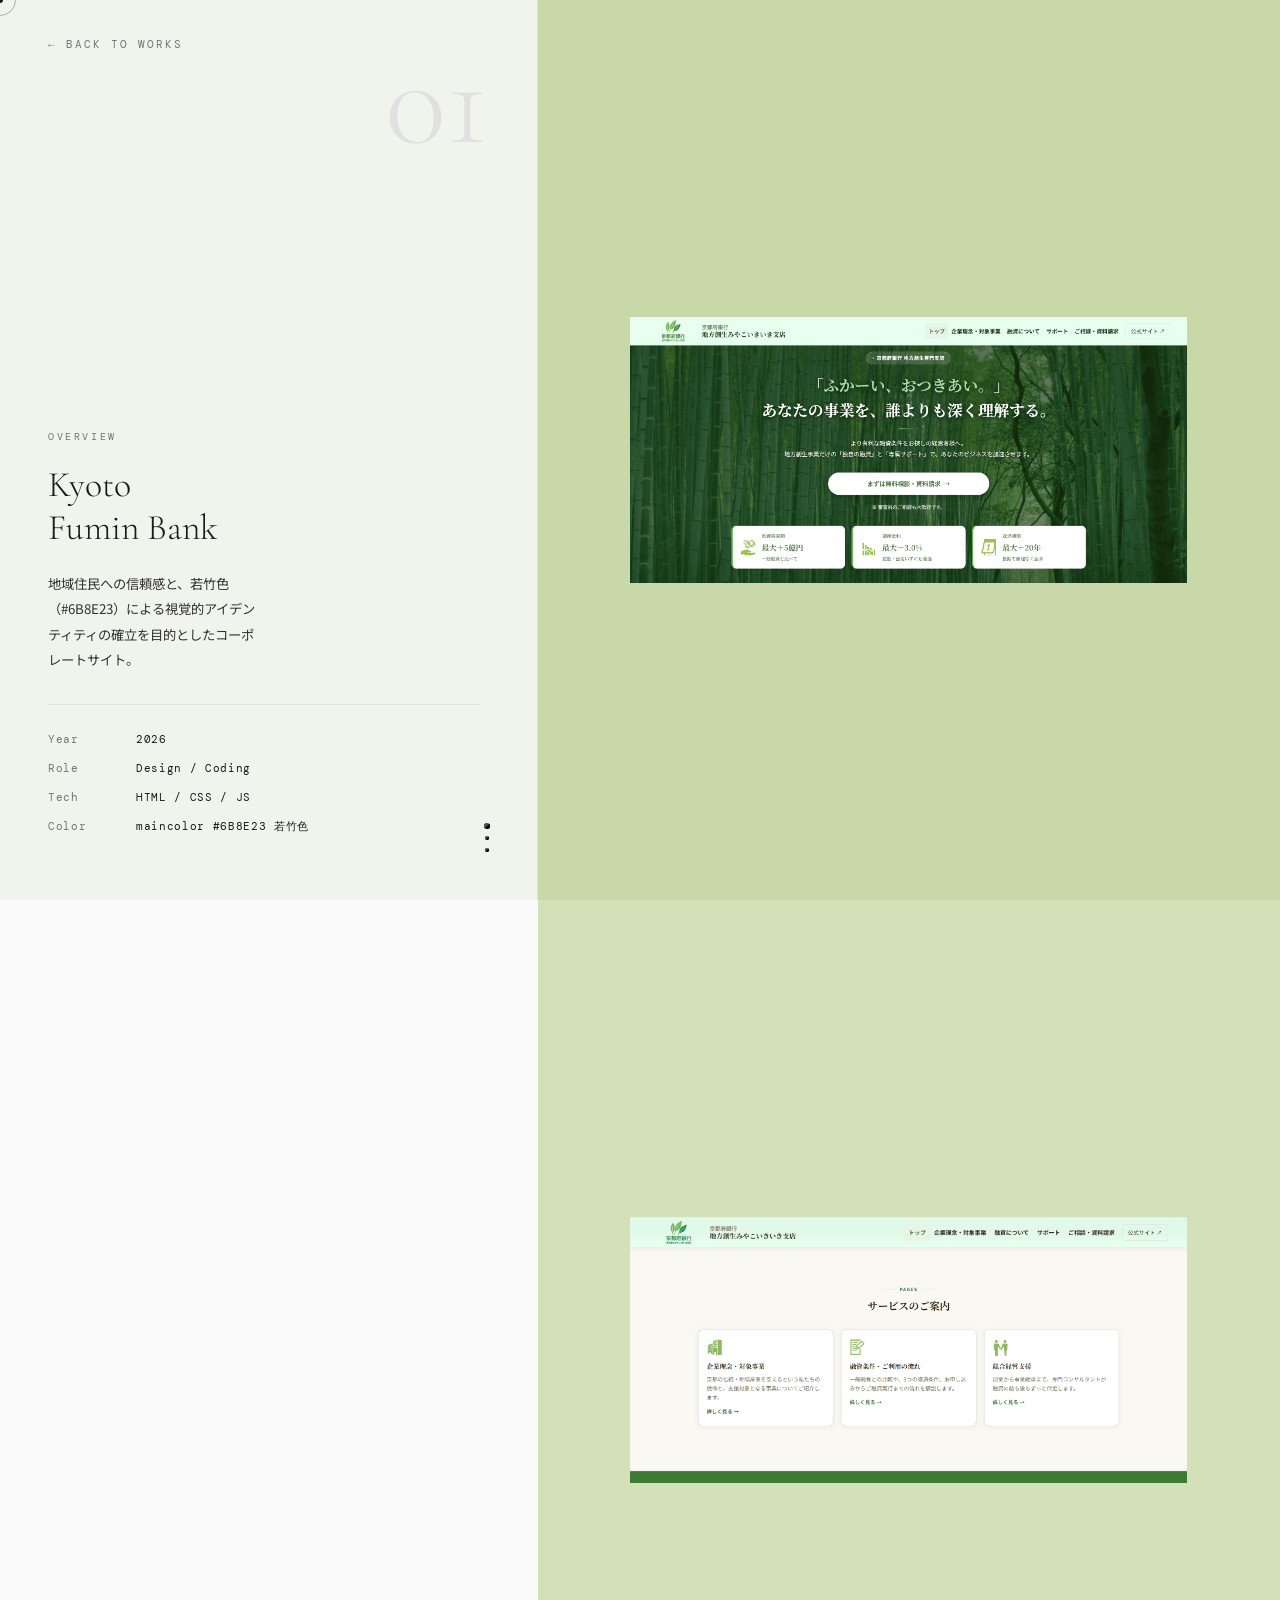
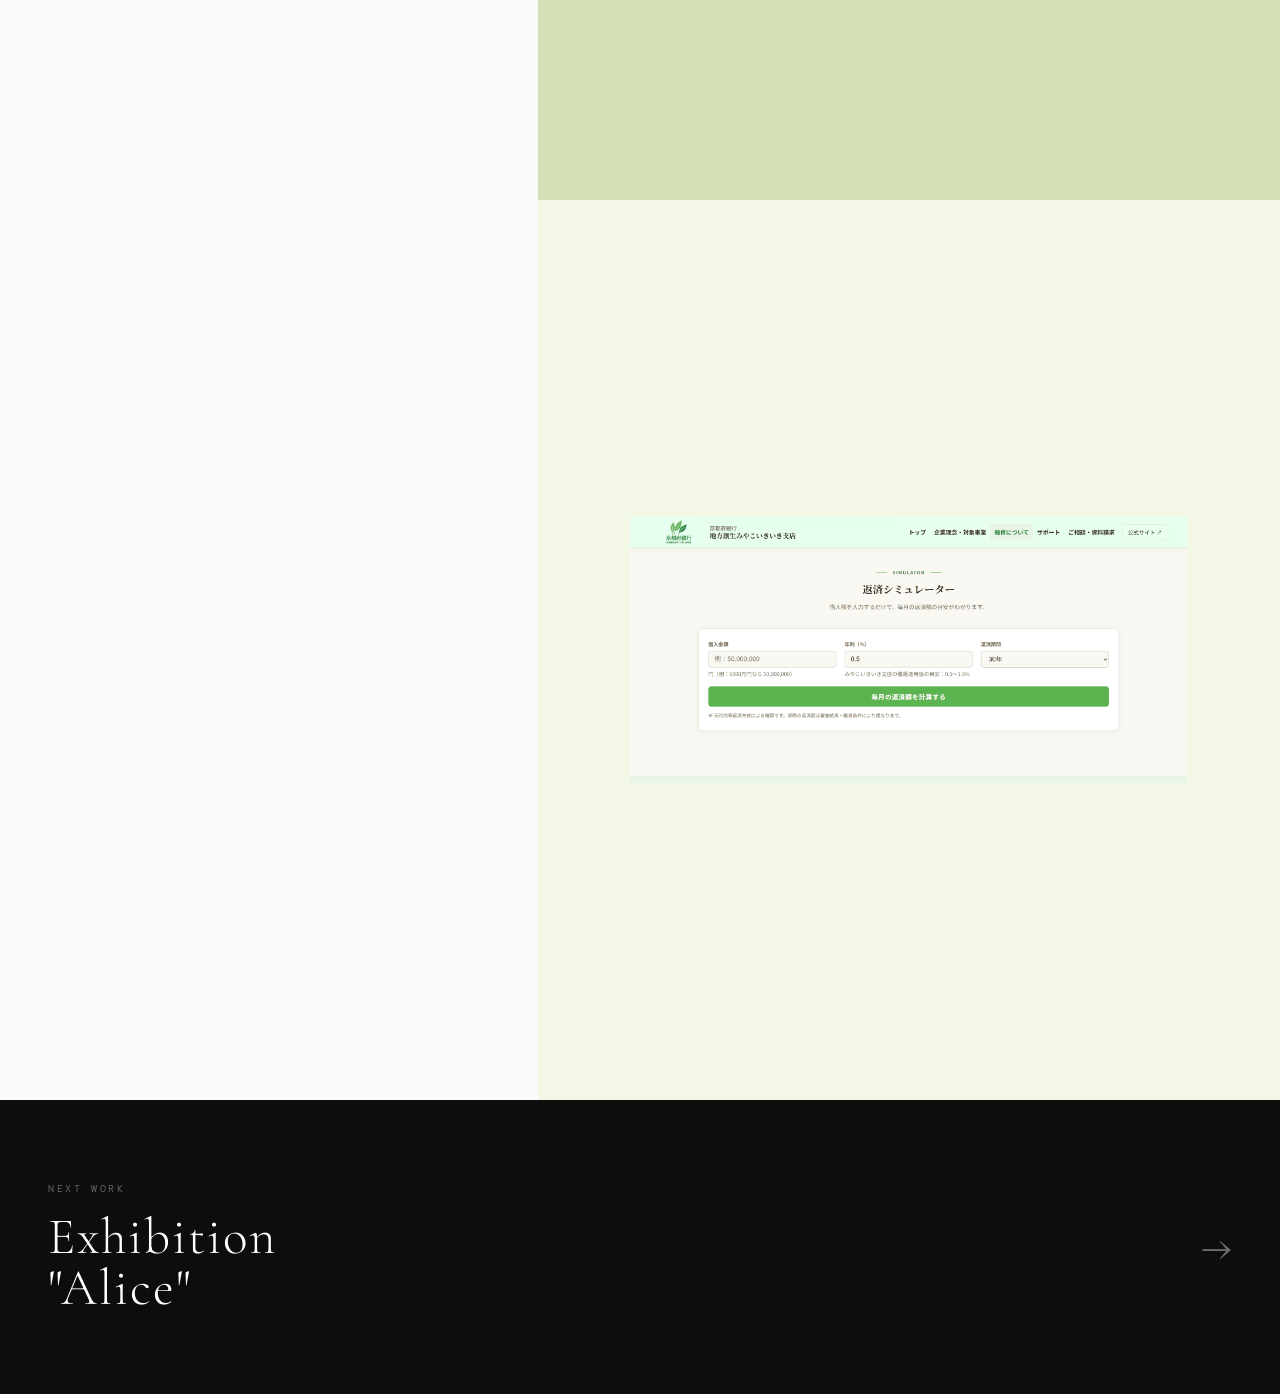
==== data/work01.html @ 5ffa6759 "Add files via upload" ====
<!DOCTYPE html>
<html lang="ja">
<head>
  <meta charset="UTF-8" />
  <meta name="viewport" content="width=device-width, initial-scale=1.0" />
  <title>京都府民銀行 — YUKI HATTORI</title>
  <link rel="preconnect" href="https://fonts.googleapis.com" />
  <link rel="preconnect" href="https://fonts.gstatic.com" crossorigin />
  <link href="https://fonts.googleapis.com/css2?family=Cormorant+Garamond:ital,wght@0,300;0,400;0,600;1,300&family=Noto+Sans+JP:wght@300;400;500&family=DM+Mono:wght@300;400&display=swap" rel="stylesheet" />
  <link rel="stylesheet" href="../style.css" />
  <link rel="stylesheet" href="../work.css" />
</head>
<body class="detail-page">

  <!-- プログレスバー -->
  <div class="detail-progress" id="detailProgress"></div>

  <!-- 戻るリンク -->
  <a href="../index.html#works" class="detail-back">
    <span class="detail-back__arrow">←</span>
    <span>Back to Works</span>
  </a>

  <!-- ============================================
       SPLIT LAYOUT
       左: 固定パネル / 右: スクロールパネル
       ============================================ -->
  <div class="split-wrap">

    <!-- ===== LEFT PANEL (固定) ===== -->
    <aside class="split-left" id="splitLeft">

      <!-- 背景カラー（アクセントカラーがじわっと出る） -->
      <div class="split-left__color-bg" id="colorBg"
           style="background-color: #6B8E23;"></div>

      <!-- 大きい作品番号 -->
      <div class="split-left__index">01</div>

      <!-- セクションごとに切り替わる情報 -->
      <div class="split-info" id="splitInfo">
        <p class="split-info__label" id="infoLabel">Overview</p>
        <h2 class="split-info__heading" id="infoHeading">Kyoto<br>Fumin Bank</h2>
        <p class="split-info__body" id="infoBody">
          地域住民への信頼感と、若竹色による視覚的アイデンティティの確立を目的としたコーポレートサイト。
        </p>

        <!-- メタ情報（最初のパネルのみ表示） -->
        <dl class="split-meta" id="splitMeta">
          <div class="split-meta__item">
            <dt class="split-meta__key">Year</dt>
            <dd class="split-meta__val">2026</dd>
          </div>
          <div class="split-meta__item">
            <dt class="split-meta__key">Role</dt>
            <dd class="split-meta__val">Design / Coding</dd>
          </div>
          <div class="split-meta__item">
            <dt class="split-meta__key">Tech</dt>
            <dd class="split-meta__val">HTML / CSS / JS</dd>
          </div>
          <div class="split-meta__item">
            <dt class="split-meta__key">Color</dt>
            <dd class="split-meta__val">maincolor #6B8E23 若竹色</dd>
          </div>
        </dl>
      </div>

      <!-- セクションドット -->
      <div class="split-dots" id="splitDots">
        <!-- JSで生成 -->
      </div>
    </aside>

    <!-- ===== RIGHT PANEL (スクロール) ===== -->
    <div class="split-right" id="splitRight">

      <!-- Panel 0: メインビジュアル -->
      <div class="split-panel"
           data-index="0"
           data-label="Overview"
           data-heading="Kyoto<br>Fumin Bank"
           data-body="地域住民への信頼感と、若竹色（#6B8E23）による視覚的アイデンティティの確立を目的としたコーポレートサイト。"
           data-show-meta="true">
        <div style="position:absolute; inset:0; background-color:#c8d8a8;"></div>
        <img class="split-panel__img" src="../images/work01.webp" alt="Main Visual">
      </div>

      <!-- Panel 1: PCフルビュー -->
      <div class="split-panel"
           data-index="1"
           data-label="Design"
           data-heading="ユーザーに<br>寄り添う設計"
           data-body="奇抜な演出を排除し。金融機関としての「安心感」を視覚言語で構築しました。">
        <div style="position:absolute; inset:0; background-color:#d4e0b8;"></div>
        <img class="split-panel__img" src="../images/work01-design.webp" alt="Desktop View">
      </div>

      <!-- Panel 2: アプローチ -->
      <div class="split-panel"
           data-index="2"
           data-label="APPROACH"
           data-heading="シュミレーションから<br>お問合せまでの<br>スムーズな導線"
           data-body="銀行への相談という心理的ハードルを下げるため直感的に操作できるシミュレーターを実装。ユーザーが自ら『数値を動かす』体験を通じて未来を可視化し、その安心感をお問合せという次のアクションへシームレスに繋げる導線を設計しました。">
        <div style="position:absolute; inset:0; background-color:#f3f8e6;"></div>
        <img class="split-panel__img" src="../images/work01-ap.webp" alt="Approach">
      </div>
    </div><!-- /split-right -->
  </div><!-- /split-wrap -->

  <!-- ===== NEXT WORK ===== -->
  <a href="work02.html" class="detail-next">
    <div class="detail-next__content">
      <span class="detail-next__label">Next Work</span>
      <p class="detail-next__title">Exhibition<br>"Alice"</p>
    </div>
    <span class="detail-next__arrow">→</span>
  </a>

  <script src="../work.js"></script>
</body>
</html>
---- style.css ----
/* ===========================================
   YUKI HATTORI PORTFOLIO — style.css
   コンセプト: USER-SIDE
   Design: Monochrome / Editorial Minimalism
   =========================================== */

/* ---- CSS Variables ---- */
:root {
  --color-ink:       #1A1A1A;  /* 名前・主見出し */
  --color-body:      #333333;  /* 本文 */
  --color-sub:       #757575;  /* 補助テキスト */
  --color-border:    #E0E0E0;  /* 罫線 */
  --color-bg:        #FAFAFA;  /* 背景 */
  --color-white:     #FFFFFF;
  --color-black:     #0D0D0D;  /* フッター */

  --font-display: 'Cormorant Garamond', serif;
  --font-mono:    'DM Mono', monospace;
  --font-ja:      'Noto Sans JP', sans-serif;

  --space-xs:  0.5rem;
  --space-sm:  1rem;
  --space-md:  2rem;
  --space-lg:  4rem;
  --space-xl:  8rem;

  --transition: 0.35s cubic-bezier(0.25, 0.46, 0.45, 0.94);
}

/* ---- Reset ---- */
*, *::before, *::after {
  box-sizing: border-box;
  margin: 0;
  padding: 0;
}

html {
  font-size: 16px;
  scroll-behavior: smooth;
  -webkit-font-smoothing: antialiased;
}

body {
  font-family: var(--font-ja);
  background-color: var(--color-bg);
  color: var(--color-body);
  line-height: 1.8;
  overflow-x: hidden;
}

a {
  color: inherit;
  text-decoration: none;
}

ul {
  list-style: none;
}

img {
  display: block;
  width: 100%;
  height: 100%;
  object-fit: cover;
}

/* ---- Utility ---- */
.section-header {
  display: flex;
  align-items: baseline;
  gap: 1.2rem;
  margin-bottom: var(--space-lg);
  padding-bottom: var(--space-sm);
  border-bottom: 1px solid var(--color-border);
}

.section-number {
  font-family: var(--font-mono);
  font-size: 0.75rem;
  color: var(--color-sub);
  letter-spacing: 0.1em;
}

.section-title {
  font-family: var(--font-display);
  font-size: clamp(2rem, 4vw, 3rem);
  font-weight: 300;
  color: var(--color-ink);
  letter-spacing: 0.05em;
  line-height: 1;
}

/* ===========================================
   HEADER
   =========================================== */
.site-header {
  position: fixed;
  top: 0;
  left: 0;
  width: 100%;
  z-index: 100;
  background: rgba(250, 250, 250, 0.9);
  backdrop-filter: blur(8px);
  -webkit-backdrop-filter: blur(8px);
  border-bottom: 1px solid transparent;
  transition: border-color var(--transition);
}

.header-inner {
  max-width: 1200px;
  margin: 0 auto;
  padding: 1.4rem 3rem;
  display: flex;
  justify-content: space-between;
  align-items: center;
}

.site-header.scrolled {
  border-bottom-color: var(--color-border);
}

.header-logo {
  font-family: var(--font-display);
  font-size: 1.0rem;
  font-weight: 400;
  color: var(--color-ink);
  letter-spacing: 0.05em;
}

.header-nav {
  display: flex;
  gap: 2.5rem;
}

.header-nav a {
  font-family: var(--font-mono);
  font-size: 0.72rem;
  letter-spacing: 0.15em;
  color: var(--color-sub);
  text-transform: uppercase;
  transition: color var(--transition);
  position: relative;
}

.header-nav a::after {
  content: '';
  position: absolute;
  bottom: -2px;
  left: 0;
  width: 0;
  height: 1px;
  background: var(--color-ink);
  transition: width var(--transition);
}

.header-nav a:hover {
  color: var(--color-ink);
}

.header-nav a:hover::after {
  width: 100%;
}

/* ===========================================
   HERO
   =========================================== */
.hero {
  min-height: 100vh;
  display: flex;
  flex-direction: column;
  justify-content: center;
  align-items: center;
  text-align: center;
  padding: 0 2rem;
  position: relative;
  overflow: hidden;
}

/* 背景の装飾グリッド */
.hero::before {
  content: '';
  position: absolute;
  inset: 0;
  background-image:
    linear-gradient(var(--color-border) 1px, transparent 1px),
    linear-gradient(90deg, var(--color-border) 1px, transparent 1px);
  background-size: 80px 80px;
  opacity: 0.35;
  z-index: 0;
}

.hero-inner {
  position: relative;
  z-index: 1;
  width: 100%;
  text-align: center;
}

.hero-label {
  font-family: var(--font-mono);
  font-size: 0.72rem;
  letter-spacing: 0.3em;
  color: var(--color-sub);
  text-transform: uppercase;
  margin-bottom: var(--space-md);
  opacity: 0;
  transform: translateY(8px);
  animation: fadeUp 0.8s cubic-bezier(0.25, 0.46, 0.45, 0.94) 0.2s forwards;
}

.hero-name {
  font-family: var(--font-display);
  font-size: clamp(2.5rem, 8vw, 6rem);
  font-weight: 300;
  color: var(--color-ink);
  line-height: 0.9;
  letter-spacing: -0.02em;
  display: flex;
  flex-direction: column;
  align-items: center;
  gap: 0.05em;
  margin-bottom: var(--space-md);
}

.hero-name__last {
  opacity: 0;
  transform: translateY(16px) scaleY(1.4);
  animation: fadeUpScaled 0.9s cubic-bezier(0.25, 0.46, 0.45, 0.94) 0.55s forwards;
  font-style: italic;
  font-weight: 300;
  display: inline-block;
  letter-spacing: -0.05em;
  line-height: 1;
}

/* Scroll indicator */
.hero-scroll {
  position: absolute;
  bottom: 1.0rem;
  display: flex;
  flex-direction: column;
  align-items: center;
  gap: 0.6rem;
  opacity: 0;
  animation: fadeUp 0.8s cubic-bezier(0.25, 0.46, 0.45, 0.94) 1.2s forwards;
}

.scroll-label {
  font-family: var(--font-mono);
  font-size: 0.65rem;
  letter-spacing: 0.25em;
  color: var(--color-sub);
  text-transform: uppercase;
}

.scroll-line {
  width: 1px;
  height: 40px;
  background: linear-gradient(to bottom, var(--color-sub), transparent);
  animation: scrollPulse 1.8s ease-in-out infinite;
}

/* ===========================================
   WORKS
   =========================================== */
.works {
  position: relative;
}

.works-inner {
  max-width: 1200px;
  margin: 0 auto;
  padding: var(--space-xl) 3rem;
  position: relative;
  z-index: 1;
}

.works-bg {
  position: absolute;
  inset: 0;
  z-index: 0;
  overflow: hidden;
  pointer-events: none;
}

.works-bg__layer {
  position: absolute;
  inset: 0;
  background-size: cover;
  background-position: center;
  background-repeat: no-repeat;

  opacity: 0;
  transform: scale(1.06);
  transition:
    opacity 0.65s cubic-bezier(0.25, 0.46, 0.45, 0.94),
    transform 0.8s cubic-bezier(0.25, 0.46, 0.45, 0.94);
  will-change: opacity, transform;
}

.works-bg__layer.is-active {
  opacity: 1;
  transform: scale(1);
}

/* 暗めのオーバーレイ（文字を読みやすくする） */
.works-bg__overlay {
  position: absolute;
  inset: 0;
  background: rgba(0, 0, 0, 0.55);
  opacity: 0;
  transition: opacity 0.5s ease;
}

.works.is-hovered .works-bg__overlay {
  opacity: 1;
}


/* Works List */
.works-list {
  display: flex;
  flex-direction: column;
}

.works-item {
  border-bottom: 1px solid var(--color-border);
  transition: border-color 0.4s ease;
}

.works-item:first-child {
  border-top: 1px solid var(--color-border);
}

/* ホバー中の非アクティブ項目を薄くする */
.works.is-hovered .works-item {
  opacity: 0.35;
  border-color: rgba(255,255,255,0.15);
}

.works.is-hovered .works-item.is-active {
  opacity: 1;
  border-color: rgba(255,255,255,0.35);
}

.works-link {
  display: grid;
  grid-template-columns: 3.5rem 1fr auto auto auto;
  align-items: center;
  gap: 1.5rem;
  padding: 2rem 0;
  cursor: pointer;
}

/* 通常時テキスト色 */
.works-num {
  font-family: var(--font-mono);
  font-size: 0.72rem;
  color: var(--color-sub);
  letter-spacing: 0.1em;
  transition: color 0.4s ease;
}

.works-title-en {
  font-family: var(--font-display);
  font-size: clamp(1.5rem, 3vw, 2.2rem);
  font-weight: 300;
  color: var(--color-ink);
  letter-spacing: 0.06em;
  transition: color 0.4s ease, letter-spacing 0.4s ease;
}

.works-title-ja {
  font-family: var(--font-ja);
  font-size: 0.78rem;
  font-weight: 300;
  color: var(--color-sub);
  letter-spacing: 0.08em;
  transition: color 0.4s ease;
}

.works-tags {
  font-family: var(--font-mono);
  font-size: 0.65rem;
  color: var(--color-sub);
  letter-spacing: 0.08em;
  text-transform: uppercase;
  transition: color 0.4s ease;
}

.works-arrow {
  font-family: var(--font-mono);
  font-size: 1rem;
  color: var(--color-sub);
  transition: transform 0.35s ease, color 0.4s ease;
}

/* ホバー中: アクティブ項目を白テキストに */
.works.is-hovered .works-item.is-active .works-num { color: rgba(255,255,255,0.5); }
.works.is-hovered .works-item.is-active .works-title-en {
  color: #FFFFFF;
  letter-spacing: 0.1em;
}
.works.is-hovered .works-item.is-active .works-title-ja { color: rgba(255,255,255,0.65); }
.works.is-hovered .works-item.is-active .works-tags    { color: rgba(255,255,255,0.45); }
.works.is-hovered .works-item.is-active .works-arrow  {
  color: #FFFFFF;
  transform: translateX(8px);
}

/* 非ホバー時の通常ホバー */
.works:not(.is-hovered) .works-item:hover .works-title-en {
  letter-spacing: 0.1em;
}
.works:not(.is-hovered) .works-item:hover .works-arrow {
  transform: translateX(6px);
  color: var(--color-ink);
}

/* section-headerも白に */
.works.is-hovered .section-title { color: #FFFFFF; transition: color 0.4s ease; }
.works.is-hovered .section-number { color: rgba(255,255,255,0.4); transition: color 0.4s ease; }
.works.is-hovered .section-header { border-bottom-color: rgba(255,255,255,0.2); transition: border-color 0.4s ease; }

/* transitionを通常時にも適用 */
.section-title { transition: color 0.4s ease; }
.section-number { transition: color 0.4s ease; }
.section-header { transition: border-color 0.4s ease; }
.works-item { transition: opacity 0.4s ease, border-color 0.4s ease; }

/* ===========================================
   ABOUT & SKILLS
   =========================================== */
.about {
  padding: var(--space-xl) 3rem;
  max-width: 1200px;
  margin: 0 auto;
}

.about-grid {
  display: grid;
  grid-template-columns: 1fr 1.4fr;
  gap: 5rem;
  align-items: start;
}

/* Profile */
.about-profile {
  position: sticky;
  top: 8rem;
}

.profile-badge {
  display: inline-flex;
  align-items: baseline;
  gap: 0.25em;
  background: var(--color-ink);
  color: var(--color-white);
  padding: 0.6rem 1rem 0.6rem 1rem;
  margin-bottom: 1.8rem;
  flex-wrap: wrap;
  line-height: 1.2;
}

.badge-number {
  font-family: var(--font-display);
  font-size: 2.2rem;
  font-weight: 300;
  line-height: 1;
}

.badge-unit {
  font-family: var(--font-ja);
  font-size: 1rem;
  font-weight: 300;
  margin-right: 0.5em;
}

.badge-label {
  font-family: var(--font-ja);
  font-size: 0.7rem;
  font-weight: 300;
  letter-spacing: 0.05em;
  color: rgba(255,255,255,0.7);
  display: block;
  width: 100%;
  margin-top: 0.15em;
}

.profile-name {
  font-family: var(--font-ja);
  font-size: 1.4rem;
  font-weight: 400;
  color: var(--color-ink);
  margin-bottom: 0.2rem;
}

.profile-subtitle {
  font-family: var(--font-display);
  font-size: 0.9rem;
  font-style: italic;
  color: var(--color-sub);
  margin-bottom: 1.6rem;
}

.profile-bio {
  font-size: 0.88rem;
  line-height: 1.9;
  color: var(--color-body);
  margin-bottom: 2rem;
}

.profile-links {
  display: flex;
  flex-direction: column;
  gap: 0.5rem;
}

.link-item {
  font-family: var(--font-mono);
  font-size: 0.78rem;
  color: var(--color-sub);
  letter-spacing: 0.05em;
  transition: color var(--transition);
  display: inline-block;
  border-bottom: 1px solid var(--color-border);
  padding-bottom: 0.4rem;
}

.link-item:hover {
  color: var(--color-ink);
  border-bottom-color: var(--color-ink);
}

/* Skills */
.about-skills {
  display: flex;
  flex-direction: column;
  gap: 2.5rem;
}

.skill-group {
  padding-bottom: 2.5rem;
  border-bottom: 1px solid var(--color-border);
}

.skill-group:last-child {
  border-bottom: none;
}

.skill-group-title {
  font-family: var(--font-mono);
  font-size: 0.68rem;
  letter-spacing: 0.2em;
  color: var(--color-sub);
  text-transform: uppercase;
  margin-bottom: 1.2rem;
}

.skill-list {
  display: flex;
  flex-direction: column;
  gap: 0.1rem;
}

.skill-item {
  display: flex;
  justify-content: space-between;
  align-items: baseline;
  padding: 0.7rem 0;
  border-bottom: 1px solid var(--color-border);
  gap: 1rem;
}

.skill-item:last-child {
  border-bottom: none;
}

.skill-name {
  font-family: var(--font-display);
  font-size: 1.05rem;
  font-weight: 400;
  color: var(--color-ink);
  white-space: nowrap;
}

.skill-desc {
  font-family: var(--font-ja);
  font-size: 0.75rem;
  color: var(--color-sub);
  text-align: right;
}

/* ===========================================
   CONTACT
   =========================================== */
.contact {
  padding: var(--space-xl) 3rem var(--space-lg);
  max-width: 1200px;
  margin: 0 auto;
}

.contact-inner {
  display: flex;
  flex-direction: column;
  align-items: flex-start;
  gap: 1.5rem;
}

.contact-lead {
  font-family: var(--font-ja);
  font-size: 0.9rem;
  color: var(--color-sub);
}

.contact-mail {
  font-family: var(--font-display);
  font-size: clamp(1.6rem, 3.5vw, 2.8rem);
  font-weight: 300;
  color: var(--color-ink);
  letter-spacing: 0.02em;
  border-bottom: 1px solid var(--color-ink);
  padding-bottom: 0.2em;
  transition: opacity var(--transition);
}

.contact-mail:hover {
  opacity: 0.5;
}

/* ===========================================
   FOOTER
   =========================================== */
.site-footer {
  background: var(--color-black);
  margin-top: var(--space-lg);
}

.footer-inner {
  max-width: 1200px;
  margin: 0 auto;
  padding: 2.5rem 3rem;
  display: flex;
  justify-content: space-between;
  align-items: center;
  flex-wrap: wrap;
  gap: 1rem;
}

.footer-name {
  font-family: var(--font-display);
  font-size: 1.1rem;
  font-weight: 300;
  color: var(--color-white);
  letter-spacing: 0.1em;
}

.footer-links a {
  font-family: var(--font-mono);
  font-size: 0.72rem;
  color: rgba(255,255,255,0.5);
  letter-spacing: 0.15em;
  text-transform: uppercase;
  transition: color var(--transition);
}

.footer-links a:hover {
  color: var(--color-white);
}

.footer-copy {
  font-family: var(--font-mono);
  font-size: 0.65rem;
  color: rgba(255,255,255,0.3);
  letter-spacing: 0.08em;
}

/* ===========================================
   ANIMATIONS
   =========================================== */
@keyframes fadeUp {
  to {
    opacity: 1;
    transform: translateY(0);
  }
}

@keyframes fadeUpScaled {
  to {
    opacity: 1;
    transform: translateY(0) scaleY(1.4);
  }
}

@keyframes scrollPulse {
  0%, 100% { opacity: 0.4; transform: scaleY(1); }
  50%       { opacity: 1;   transform: scaleY(1.2); }
}

/* Scroll reveal */
.reveal {
  opacity: 0;
  transform: translateY(24px);
  transition: opacity 0.7s ease, transform 0.7s ease;
}

.reveal.is-visible {
  opacity: 1;
  transform: translateY(0);
}

/* ===========================================
   RESPONSIVE
   =========================================== */
@media (max-width: 900px) {
  .header-inner {
    padding: 1.2rem 1.5rem;
  }

  .works-inner,
  .about,
  .contact {
    padding-left: 1.5rem;
    padding-right: 1.5rem;
  }

  .works-link {
    grid-template-columns: 2.5rem 1fr;
    grid-template-rows: auto auto auto;
    gap: 0.4rem 1rem;
    padding: 1.5rem 0;
  }

  .works-num {
    grid-row: 1;
    grid-column: 1;
  }

  .works-title-en {
    grid-row: 1;
    grid-column: 2;
    font-size: 1.4rem;
  }

  .works-title-ja {
    grid-row: 2;
    grid-column: 2;
  }

  .works-tags {
    grid-row: 3;
    grid-column: 2;
  }

  .works-arrow {
    display: none;
  }

  .about-grid {
    grid-template-columns: 1fr;
    gap: 3rem;
  }

  .about-profile {
    position: static;
  }

  .footer-inner {
    flex-direction: column;
    align-items: flex-start;
  }
}

@media (max-width: 480px) {
  :root {
    --space-xl: 5rem;
    --space-lg: 3rem;
  }

  .hero-name {
    font-size: clamp(3rem, 16vw, 6rem);
  }

  .header-nav {
    gap: 1.5rem;
  }
}
---- work.css ----
/* ===========================================
   WORK DETAIL — work-detail.css
   Layout: Split Scroll
   Left: Fixed panel (info)
   Right: Scrollable panels (images)
   =========================================== */

/* ---- Reset for detail page ---- */
.detail-page {
  overflow-x: hidden;
}

/* ---- Back link (fixed top-left) ---- */
.detail-back {
  position: fixed;
  top: 2.2rem;
  left: 3rem;
  z-index: 200;
  display: flex;
  align-items: center;
  gap: 0.6rem;
  font-family: var(--font-mono);
  font-size: 0.68rem;
  letter-spacing: 0.18em;
  text-transform: uppercase;
  color: var(--color-sub);
  transition: color 0.3s ease, gap 0.3s ease;
}

.detail-back:hover {
  color: var(--color-ink);
  gap: 0.9rem;
}

.detail-back__arrow {
  display: inline-block;
  transition: transform 0.3s ease;
}

.detail-back:hover .detail-back__arrow {
  transform: translateX(-4px);
}

/* ---- Progress bar ---- */
.detail-progress {
  position: fixed;
  top: 0;
  left: 0;
  width: 0%;
  height: 2px;
  background: var(--color-ink);
  z-index: 300;
  transition: width 0.1s linear;
}

/* ===========================================
   SPLIT LAYOUT
   =========================================== */
.split-wrap {
  display: flex;
  min-height: 100vh;
}

/* ---- LEFT: Fixed Info Panel ---- */
.split-left {
  position: sticky;
  top: 0;
  left: 0;
  width: 42%;
  height: 100vh;
  flex-shrink: 0;
  display: flex;
  flex-direction: column;
  justify-content: flex-end;
  padding: 4rem 3.5rem 4rem 3rem;
  background: var(--color-bg);
  border-right: 1px solid var(--color-border);
  overflow: hidden;
  z-index: 10;
}

/* 背景：現在の作品カラーがじわっと滲む */
.split-left__color-bg {
  position: absolute;
  inset: 0;
  opacity: 0;
  transition: opacity 1s ease, background-color 0.8s ease;
  pointer-events: none;
}

.split-left__color-bg.is-visible {
  opacity: 0.06;
}

/* 作品番号 */
.split-left__index {
  font-family: var(--font-display);
  font-size: clamp(6rem, 10vw, 9rem);
  font-weight: 300;
  line-height: 0.85;
  color: var(--color-border);
  position: absolute;
  top: 3rem;
  right: 3rem;
  pointer-events: none;
  user-select: none;
}

/* セクション情報ブロック（切り替わる部分） */
.split-info {
  position: relative;
  z-index: 1;
}

.split-info__label {
  font-family: var(--font-mono);
  font-size: 0.65rem;
  letter-spacing: 0.25em;
  text-transform: uppercase;
  color: var(--color-sub);
  margin-bottom: 1rem;

  opacity: 0;
  transform: translateY(6px);
  transition: opacity 0.5s ease, transform 0.5s ease;
}

.split-info__label.is-visible {
  opacity: 1;
  transform: translateY(0);
}

.split-info__heading {
  font-family: var(--font-display);
  font-size: clamp(1.8rem, 2.8vw, 2.6rem);
  font-weight: 300;
  color: var(--color-ink);
  line-height: 1.2;
  margin-bottom: 1.4rem;

  opacity: 0;
  transform: translateY(10px);
  transition: opacity 0.5s ease 0.08s, transform 0.5s ease 0.08s;
}

.split-info__heading.is-visible {
  opacity: 1;
  transform: translateY(0);
}

.split-info__body {
  font-family: var(--font-ja);
  font-size: 0.83rem;
  line-height: 1.9;
  color: var(--color-body);
  max-width: 30ch;

  opacity: 0;
  transform: translateY(8px);
  transition: opacity 0.5s ease 0.15s, transform 0.5s ease 0.15s;
}

.split-info__body.is-visible {
  opacity: 1;
  transform: translateY(0);
}

/* メタ情報 */
.split-meta {
  display: flex;
  flex-direction: column;
  gap: 0.55rem;
  margin-top: 2rem;
  padding-top: 1.5rem;
  border-top: 1px solid var(--color-border);

  opacity: 0;
  transform: translateY(6px);
  transition: opacity 0.5s ease 0.22s, transform 0.5s ease 0.22s;
}

.split-meta.is-visible {
  opacity: 1;
  transform: translateY(0);
}

.split-meta__item {
  display: flex;
  gap: 1.5rem;
  font-family: var(--font-mono);
  font-size: 0.7rem;
  letter-spacing: 0.06em;
}

.split-meta__key {
  color: var(--color-sub);
  min-width: 4rem;
}

.split-meta__val {
  color: var(--color-ink);
}

/* セクションドット（右下） */
.split-dots {
  position: absolute;
  bottom: 3rem;
  right: 3rem;
  display: flex;
  flex-direction: column;
  gap: 0.5rem;
  z-index: 1;
}

.split-dot {
  width: 4px;
  height: 4px;
  border-radius: 50%;
  background: var(--color-border);
  transition: background 0.3s ease, transform 0.3s ease;
  cursor: pointer;
}

.split-dot.is-active {
  background: var(--color-ink);
  transform: scale(1.5);
}

/* ---- RIGHT: Scrollable Panels ---- */
.split-right {
  flex: 1;
  min-width: 0;
}

.split-panel {
  position: relative;
  width: 100%;
  height: 100vh;
  overflow: hidden;
  display: flex;
  align-items: center;
  justify-content: center;
}

/* 画像 */
.split-panel__img {
  width: 75%;
  max-height: 100%;
  object-fit: contain;
  position: absolute;
  z-index: 1;
}


/* テクニカルリスト（白背景パネル） */
.split-panel--list {
  background: #F5F4F2;
  align-items: flex-start;
  padding: 5rem 4rem;
}

.split-panel__list-title {
  font-family: var(--font-mono);
  font-size: 0.68rem;
  letter-spacing: 0.22em;
  text-transform: uppercase;
  color: var(--color-sub);
  margin-bottom: 2.5rem;
}

.split-tech-list {
  list-style: none;
  display: flex;
  flex-direction: column;
  gap: 0;
  width: 100%;
  max-width: 420px;
}

.split-tech-list li {
  display: flex;
  flex-direction: column;
  gap: 0.3rem;
  padding: 1.2rem 0;
  border-bottom: 1px solid var(--color-border);
}

.split-tech-list li:first-child {
  border-top: 1px solid var(--color-border);
}

.split-tech-tag {
  font-family: var(--font-mono);
  font-size: 0.65rem;
  letter-spacing: 0.15em;
  text-transform: uppercase;
  color: var(--color-sub);
}

.split-tech-desc {
  font-family: var(--font-ja);
  font-size: 0.82rem;
  line-height: 1.75;
  color: var(--color-body);
}

/* ===========================================
   NEXT WORK
   =========================================== */
.detail-next {
  background: var(--color-black);
  padding: 5rem 3rem;
  display: flex;
  justify-content: space-between;
  align-items: center;
  overflow: hidden;
  position: relative;
}

.detail-next__bg {
  position: absolute;
  inset: 0;
  background-size: cover;
  background-position: center;
  opacity: 0.12;
  transition: opacity 0.5s ease;
}

.detail-next:hover .detail-next__bg {
  opacity: 0.25;
}

.detail-next__label {
  font-family: var(--font-mono);
  font-size: 0.65rem;
  letter-spacing: 0.25em;
  text-transform: uppercase;
  color: rgba(255,255,255,0.35);
  display: block;
  margin-bottom: 0.8rem;
}

.detail-next__title {
  font-family: var(--font-display);
  font-size: clamp(2rem, 4vw, 3.5rem);
  font-weight: 300;
  color: #FFFFFF;
  letter-spacing: 0.04em;
  line-height: 1;
}

.detail-next__arrow {
  font-family: var(--font-display);
  font-size: 3rem;
  color: rgba(255,255,255,0.4);
  transition: transform 0.4s ease, color 0.4s ease;
  position: relative;
  z-index: 1;
}

.detail-next:hover .detail-next__arrow {
  transform: translateX(12px);
  color: #FFFFFF;
}

.detail-next__content {
  position: relative;
  z-index: 1;
}

/* ===========================================
   RESPONSIVE
   =========================================== */
@media (max-width: 900px) {
  .split-wrap {
    flex-direction: column;
  }

  .split-left {
    position: relative;
    width: 100%;
    height: auto;
    min-height: unset;
    padding: 7rem 1.5rem 3rem;
    border-right: none;
    border-bottom: 1px solid var(--color-border);
  }

  .split-left__index {
    font-size: 5rem;
    top: 2rem;
    right: 1.5rem;
  }

  .split-dots {
    display: none;
  }

  .split-right {
    width: 100%;
  }

  .split-panel {
    height: 70vw;
    min-height: 280px;
  }

  .split-panel--list {
    height: auto;
    padding: 3rem 1.5rem;
  }

  .detail-back {
    left: 1.5rem;
  }

  .detail-next {
    flex-direction: column;
    align-items: flex-start;
    gap: 2rem;
    padding: 3rem 1.5rem;
  }
}
/* work03 画像サイズ */
.work03-page .split-panel__img {
  width: 30%;
}
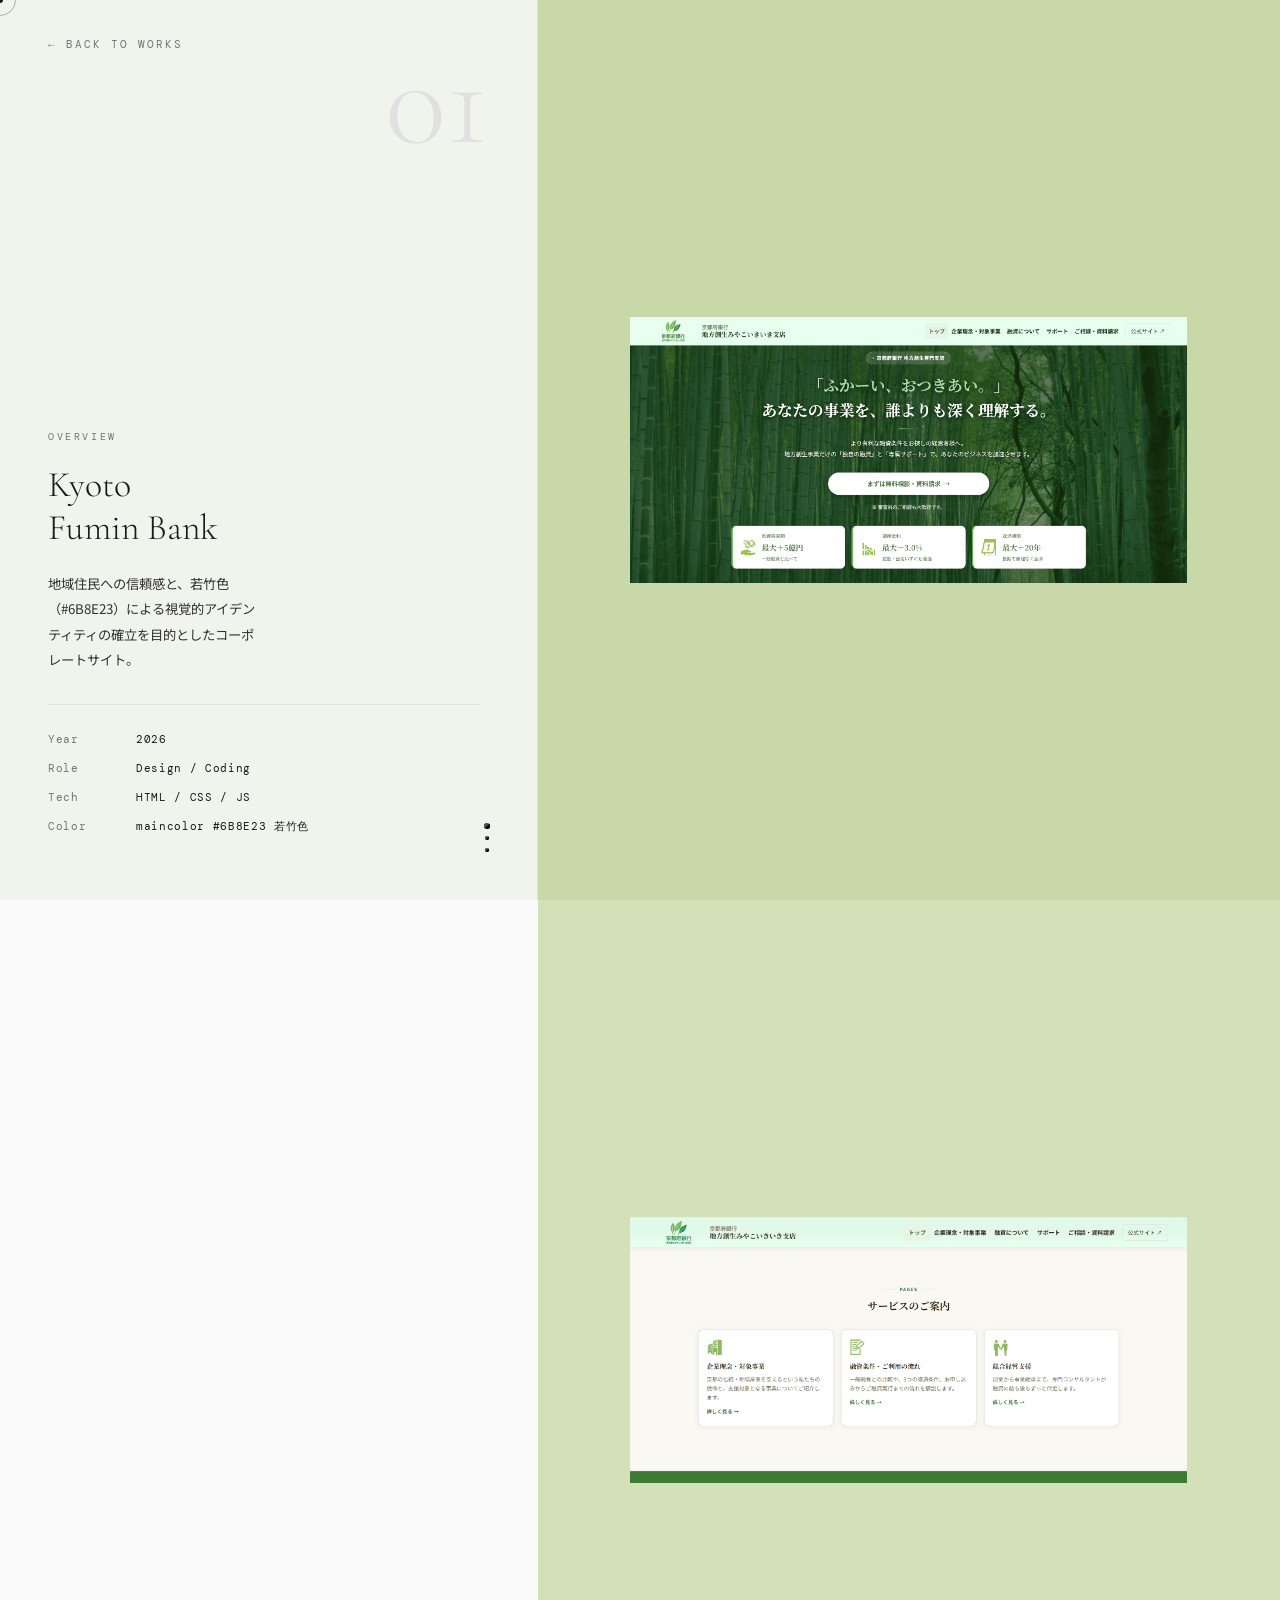
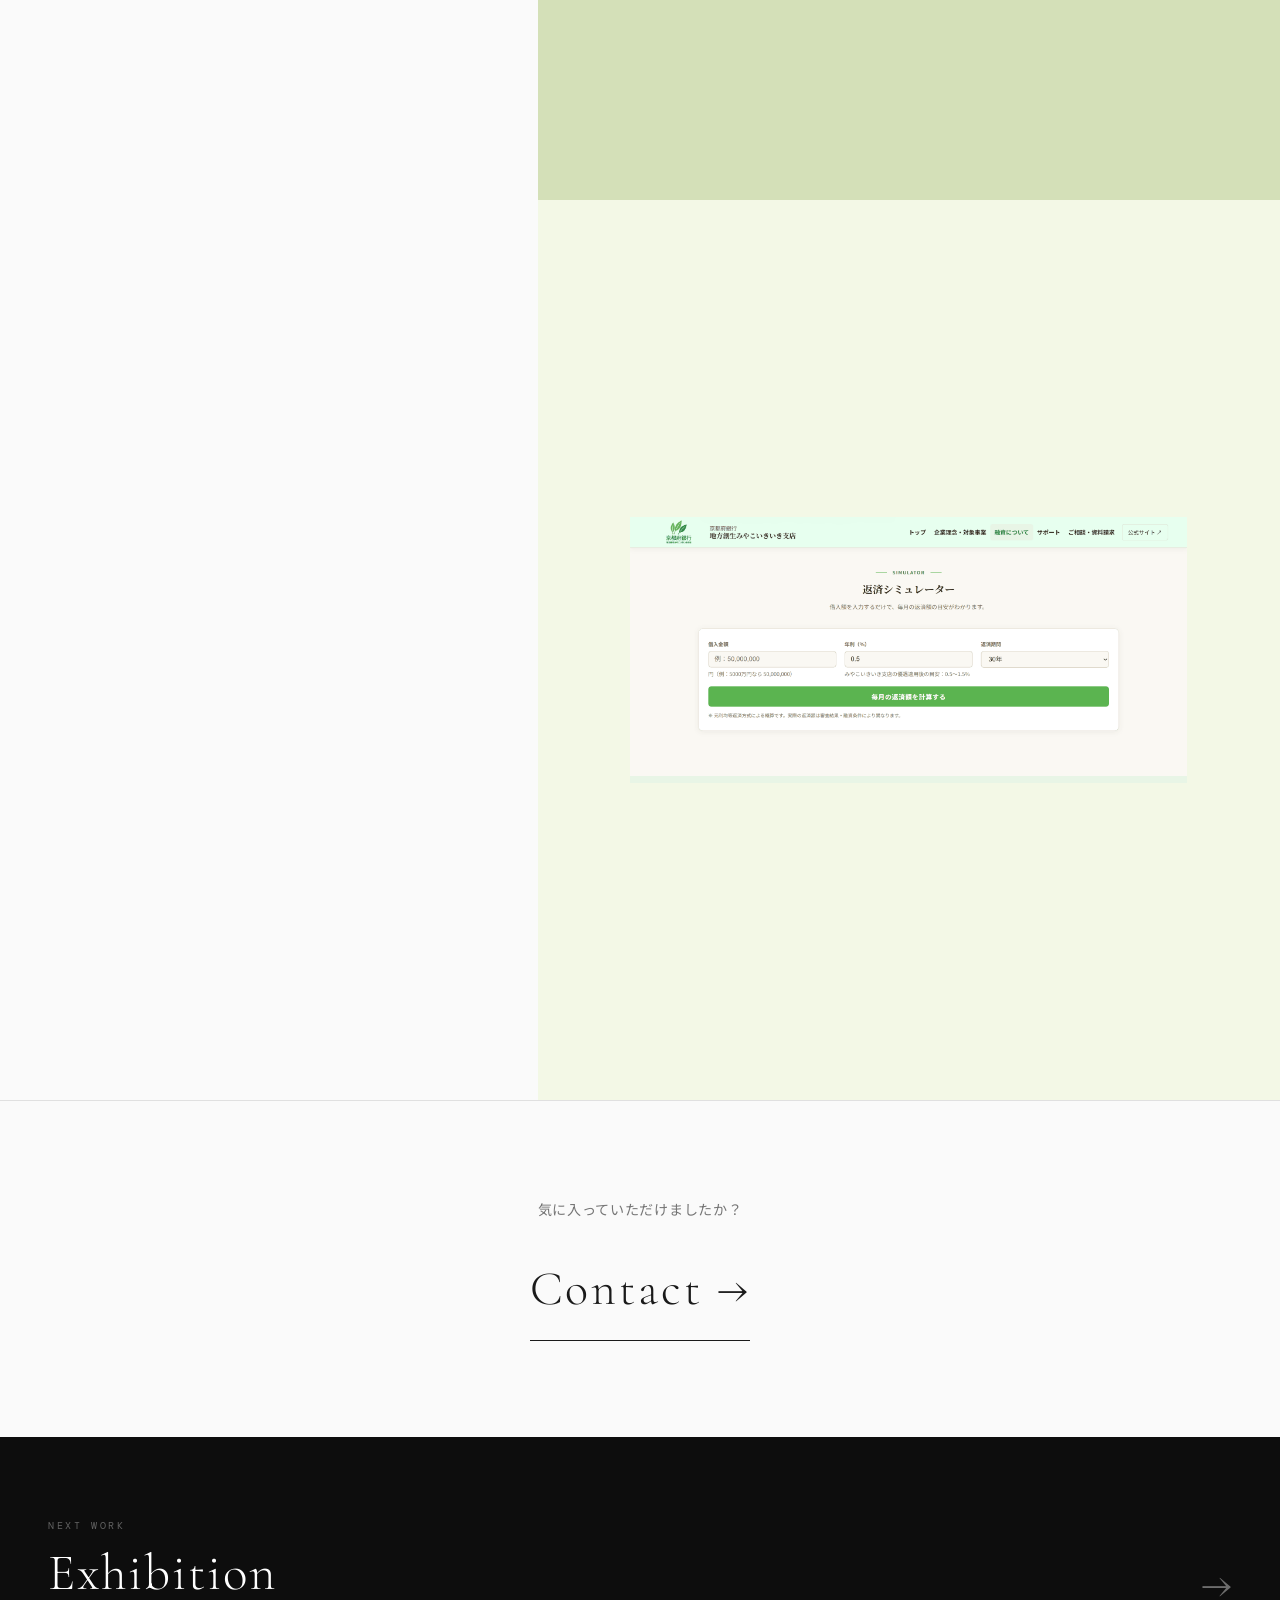
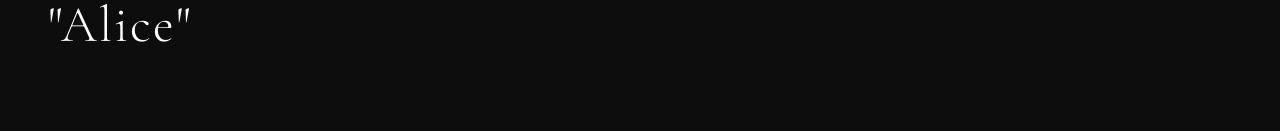
==== commit bcf4a2c5: "Add files via upload" ====
--- a/data/work01.html
+++ b/data/work01.html
@@ -83,7 +83,7 @@
            data-body="地域住民への信頼感と、若竹色（#6B8E23）による視覚的アイデンティティの確立を目的としたコーポレートサイト。"
            data-show-meta="true">
         <div style="position:absolute; inset:0; background-color:#c8d8a8;"></div>
-        <img class="split-panel__img" src="../images/work01.webp" alt="Main Visual">
+        <img class="split-panel__img" src="../images/work01.webp" alt="Main Visual" />
       </div>
 
       <!-- Panel 1: PCフルビュー -->
@@ -93,7 +93,7 @@
            data-heading="ユーザーに<br>寄り添う設計"
            data-body="奇抜な演出を排除し。金融機関としての「安心感」を視覚言語で構築しました。">
         <div style="position:absolute; inset:0; background-color:#d4e0b8;"></div>
-        <img class="split-panel__img" src="../images/work01-design.webp" alt="Desktop View">
+        <img class="split-panel__img" src="../images/work01-design.webp" alt="Desktop View" />
       </div>
 
       <!-- Panel 2: アプローチ -->
@@ -103,10 +103,16 @@
            data-heading="シュミレーションから<br>お問合せまでの<br>スムーズな導線"
            data-body="銀行への相談という心理的ハードルを下げるため直感的に操作できるシミュレーターを実装。ユーザーが自ら『数値を動かす』体験を通じて未来を可視化し、その安心感をお問合せという次のアクションへシームレスに繋げる導線を設計しました。">
         <div style="position:absolute; inset:0; background-color:#f3f8e6;"></div>
-        <img class="split-panel__img" src="../images/work01-ap.webp" alt="Approach">
+        <img class="split-panel__img" src="../images/work01-ap.webp" alt="Approach" />
       </div>
     </div><!-- /split-right -->
   </div><!-- /split-wrap -->
+
+  <!-- ===== CONTACT CTA ===== -->
+  <div class="work-contact">
+    <p class="work-contact__lead">気に入っていただけましたか？</p>
+    <a href="../index.html#contact" class="work-contact__link">Contact →</a>
+  </div>
 
   <!-- ===== NEXT WORK ===== -->
   <a href="work02.html" class="detail-next">
--- a/style.css
+++ b/style.css
@@ -332,14 +332,11 @@
   border-top: 1px solid var(--color-border);
 }
 
-/* ホバー中の非アクティブ項目を薄くする */
 .works.is-hovered .works-item {
-  opacity: 0.35;
   border-color: rgba(255,255,255,0.15);
 }
 
 .works.is-hovered .works-item.is-active {
-  opacity: 1;
   border-color: rgba(255,255,255,0.35);
 }
 
@@ -395,7 +392,14 @@
   transition: transform 0.35s ease, color 0.4s ease;
 }
 
-/* ホバー中: アクティブ項目を白テキストに */
+/* ホバー中: 全項目をホワイト系に（非アクティブはくすんだ白） */
+.works.is-hovered .works-item .works-num      { color: rgba(255,255,255,0.3); }
+.works.is-hovered .works-item .works-title-en  { color: rgba(255,255,255,0.35); }
+.works.is-hovered .works-item .works-title-ja  { color: rgba(255,255,255,0.25); }
+.works.is-hovered .works-item .works-tags      { color: rgba(255,255,255,0.25); }
+.works.is-hovered .works-item .works-arrow     { color: rgba(255,255,255,0.2); }
+
+/* アクティブ項目を白テキストに（上記より高い詳細度で上書き） */
 .works.is-hovered .works-item.is-active .works-num { color: rgba(255,255,255,0.5); }
 .works.is-hovered .works-item.is-active .works-title-en {
   color: #FFFFFF;
@@ -426,7 +430,7 @@
 .section-title { transition: color 0.4s ease; }
 .section-number { transition: color 0.4s ease; }
 .section-header { transition: border-color 0.4s ease; }
-.works-item { transition: opacity 0.4s ease, border-color 0.4s ease; }
+.works-item { transition: border-color 0.4s ease; }
 
 /* ===========================================
    ABOUT & SKILLS
@@ -613,6 +617,70 @@
   color: var(--color-sub);
 }
 
+.contact-form {
+  width: 100%;
+  max-width: 560px;
+  display: flex;
+  flex-direction: column;
+  gap: 2rem;
+}
+
+.form-field {
+  display: flex;
+  flex-direction: column;
+  gap: 0.5rem;
+}
+
+.form-label {
+  font-family: var(--font-mono);
+  font-size: 0.65rem;
+  letter-spacing: 0.2em;
+  text-transform: uppercase;
+  color: var(--color-sub);
+}
+
+.form-input,
+.form-textarea {
+  background: transparent;
+  border: none;
+  border-bottom: 1px solid var(--color-border);
+  padding: 0.6rem 0;
+  font-family: var(--font-ja);
+  font-size: 0.9rem;
+  color: var(--color-ink);
+  outline: none;
+  width: 100%;
+  transition: border-color var(--transition);
+}
+
+.form-input:focus,
+.form-textarea:focus {
+  border-bottom-color: var(--color-ink);
+}
+
+.form-textarea {
+  resize: none;
+  height: 120px;
+}
+
+.form-submit {
+  align-self: flex-start;
+  background: var(--color-ink);
+  color: var(--color-white);
+  border: none;
+  padding: 0.9rem 2.5rem;
+  font-family: var(--font-mono);
+  font-size: 0.72rem;
+  letter-spacing: 0.2em;
+  text-transform: uppercase;
+  cursor: pointer;
+  transition: opacity var(--transition);
+}
+
+.form-submit:hover {
+  opacity: 0.6;
+}
+
 .contact-mail {
   font-family: var(--font-display);
   font-size: clamp(1.6rem, 3.5vw, 2.8rem);
--- a/work.css
+++ b/work.css
@@ -252,6 +252,11 @@
 }
 
 
+/* work03: 画像を小さめに表示 */
+.work03 .split-panel__img {
+  width: 50%;
+}
+
 /* テクニカルリスト（白背景パネル） */
 .split-panel--list {
   background: #F5F4F2;
@@ -369,6 +374,41 @@
 }
 
 /* ===========================================
+   CONTACT CTA
+   =========================================== */
+.work-contact {
+  padding: 6rem 3rem;
+  display: flex;
+  flex-direction: column;
+  align-items: center;
+  gap: 1.5rem;
+  text-align: center;
+  border-top: 1px solid var(--color-border);
+}
+
+.work-contact__lead {
+  font-family: var(--font-ja);
+  font-size: 0.88rem;
+  color: var(--color-sub);
+  letter-spacing: 0.05em;
+}
+
+.work-contact__link {
+  font-family: var(--font-display);
+  font-size: clamp(2rem, 4vw, 3rem);
+  font-weight: 300;
+  color: var(--color-ink);
+  letter-spacing: 0.06em;
+  border-bottom: 1px solid var(--color-ink);
+  padding-bottom: 0.15em;
+  transition: opacity var(--transition);
+}
+
+.work-contact__link:hover {
+  opacity: 0.45;
+}
+
+/* ===========================================
    RESPONSIVE
    =========================================== */
 @media (max-width: 900px) {
@@ -414,6 +454,10 @@
     left: 1.5rem;
   }
 
+  .work-contact {
+    padding: 4rem 1.5rem;
+  }
+
   .detail-next {
     flex-direction: column;
     align-items: flex-start;
@@ -421,7 +465,71 @@
     padding: 3rem 1.5rem;
   }
 }
-/* work03 画像サイズ */
-.work03-page .split-panel__img {
-  width: 30%;
+/* ===========================================
+   LIGHTBOX
+   =========================================== */
+.split-panel__img {
+  cursor: zoom-in;
+}
+
+.lb {
+  position: fixed;
+  inset: 0;
+  z-index: 500;
+  display: flex;
+  align-items: center;
+  justify-content: center;
+  opacity: 0;
+  pointer-events: none;
+  transition: opacity 0.4s cubic-bezier(0.25, 0.46, 0.45, 0.94);
+}
+
+.lb.is-open {
+  opacity: 1;
+  pointer-events: auto;
+}
+
+.lb__overlay {
+  position: absolute;
+  inset: 0;
+  background: rgba(13, 13, 13, 0.95);
+}
+
+.lb__img {
+  position: relative;
+  z-index: 1;
+  max-width: 90vw;
+  max-height: 88vh;
+  object-fit: contain;
+  display: block;
+  transform: scale(0.94);
+  transition: transform 0.45s cubic-bezier(0.25, 0.46, 0.45, 0.94);
+}
+
+.lb.is-open .lb__img {
+  transform: scale(1);
+}
+
+.lb__close {
+  position: fixed;
+  top: 1.5rem;
+  right: 1.5rem;
+  z-index: 2;
+  background: none;
+  border: 1px solid rgba(255, 255, 255, 0.3);
+  color: #FFFFFF;
+  width: 40px;
+  height: 40px;
+  font-size: 1.1rem;
+  line-height: 1;
+  cursor: pointer;
+  display: flex;
+  align-items: center;
+  justify-content: center;
+  transition: background 0.3s ease, border-color 0.3s ease;
+}
+
+.lb__close:hover {
+  background: rgba(255, 255, 255, 0.1);
+  border-color: rgba(255, 255, 255, 0.6);
 }
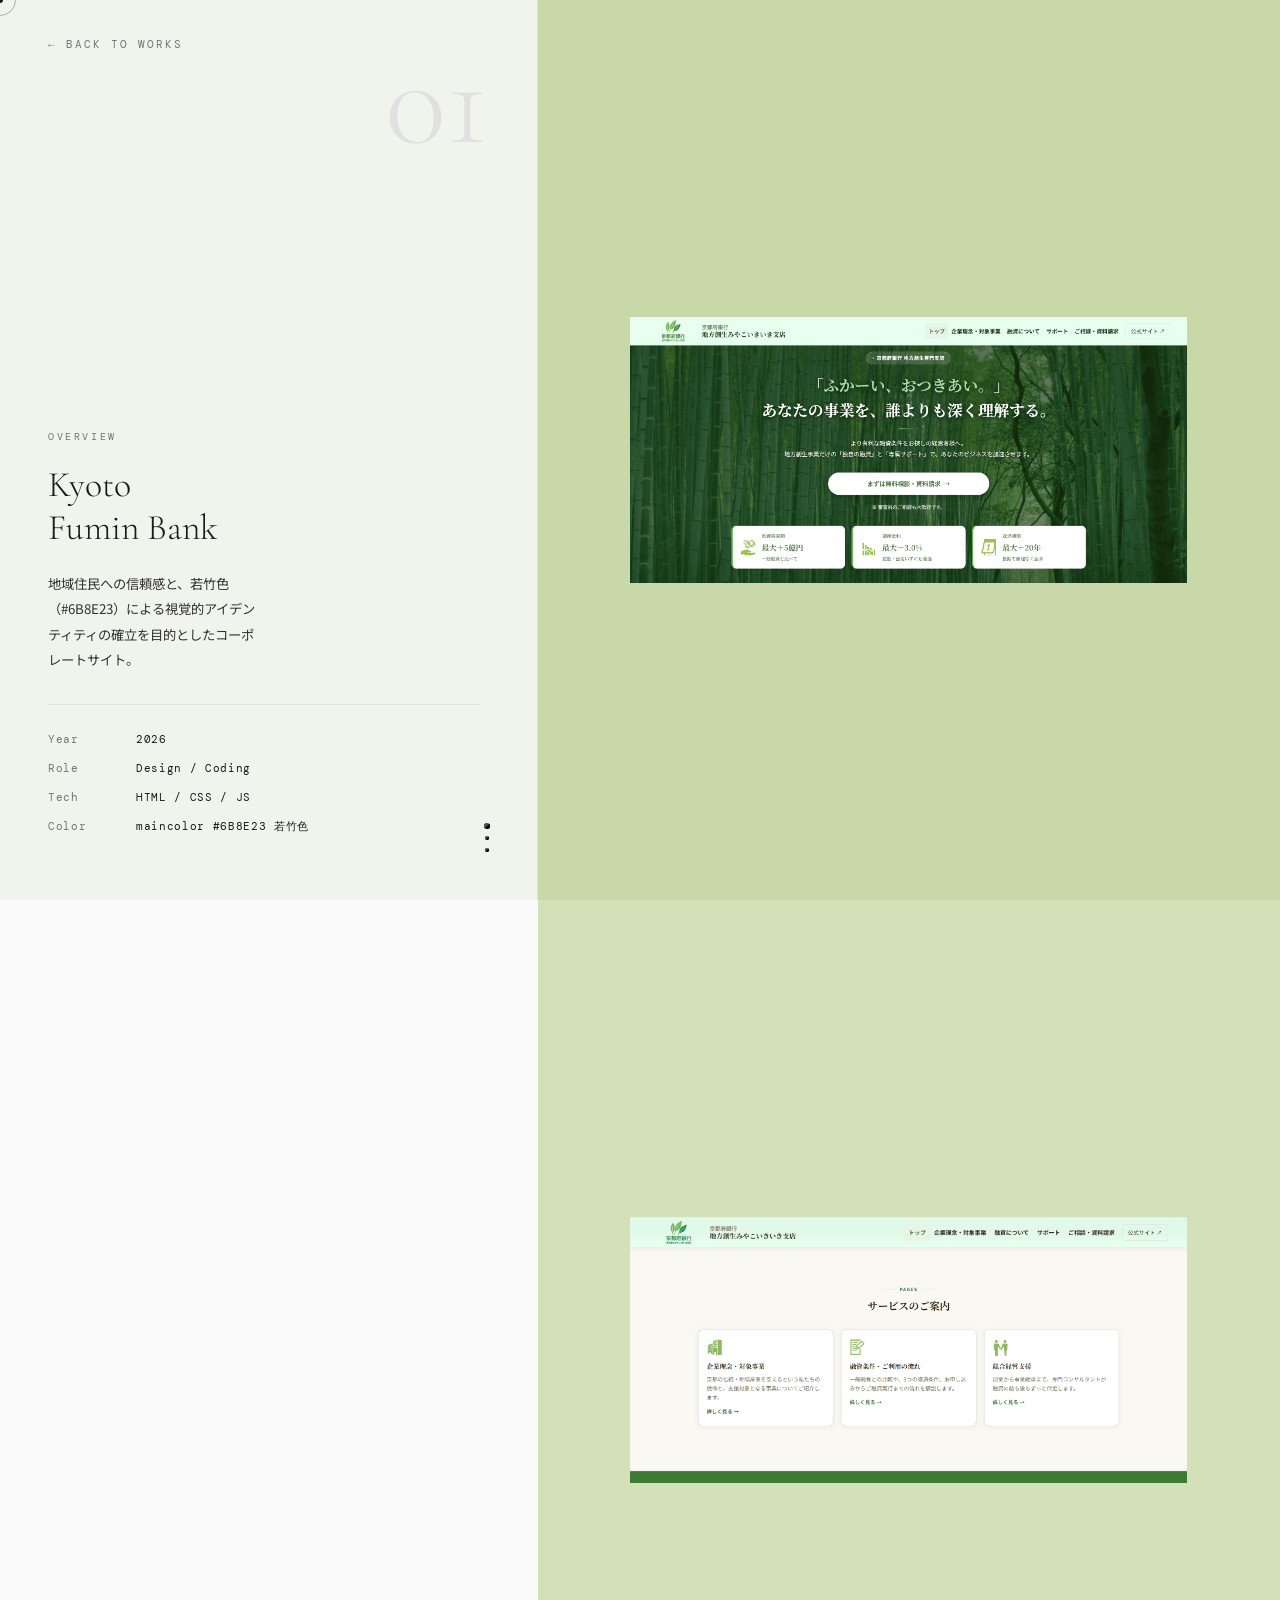
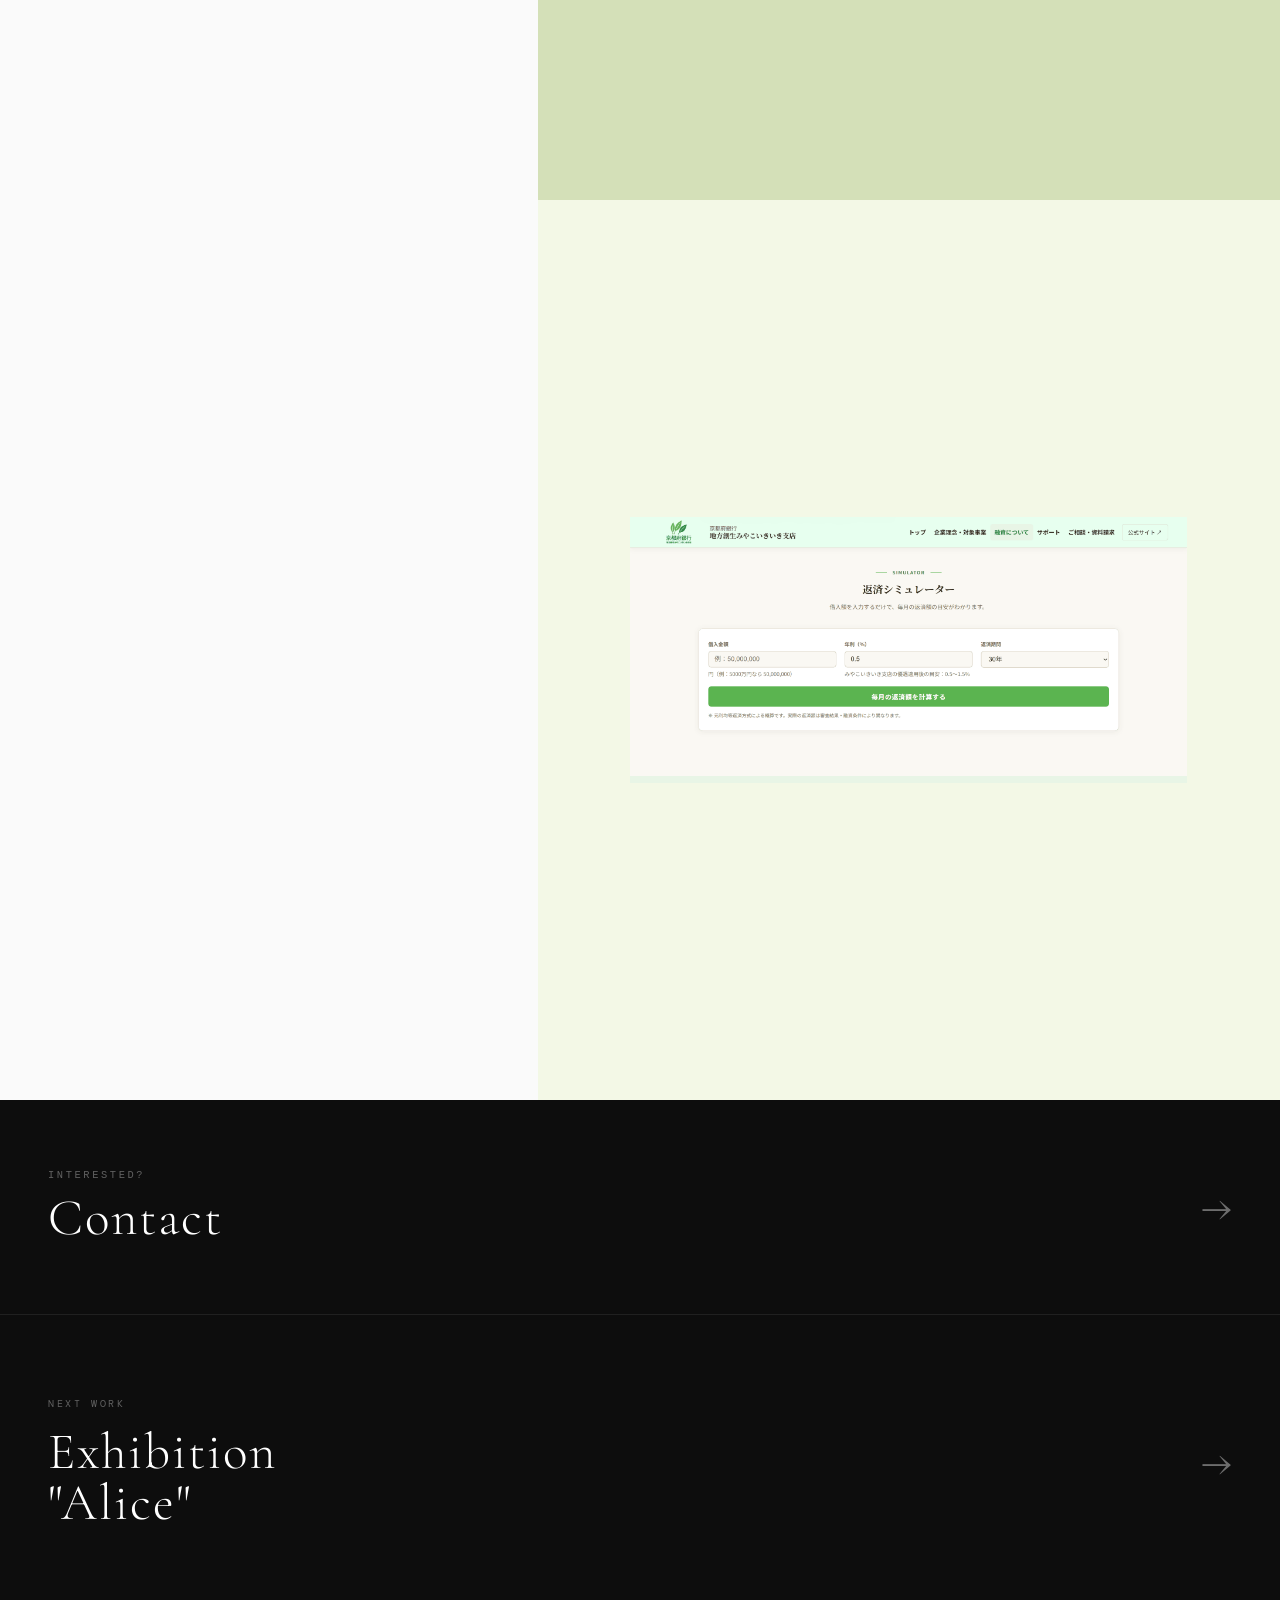
==== commit b610df39: "Add files via upload" ====
--- a/data/work01.html
+++ b/data/work01.html
@@ -110,8 +110,11 @@
 
   <!-- ===== CONTACT CTA ===== -->
   <div class="work-contact">
-    <p class="work-contact__lead">気に入っていただけましたか？</p>
-    <a href="../index.html#contact" class="work-contact__link">Contact →</a>
+    <a href="../index.html#contact" class="work-contact__link">
+      <span class="work-contact__lead">Interested?</span>
+      Contact
+    </a>
+    <span class="work-contact__arrow">→</span>
   </div>
 
   <!-- ===== NEXT WORK ===== -->
--- a/work.css
+++ b/work.css
@@ -377,35 +377,50 @@
    CONTACT CTA
    =========================================== */
 .work-contact {
-  padding: 6rem 3rem;
-  display: flex;
-  flex-direction: column;
+  background: var(--color-black);
+  padding: 4rem 3rem;
+  display: flex;
+  justify-content: space-between;
   align-items: center;
-  gap: 1.5rem;
-  text-align: center;
-  border-top: 1px solid var(--color-border);
+  border-bottom: 1px solid rgba(255, 255, 255, 0.08);
 }
 
 .work-contact__lead {
-  font-family: var(--font-ja);
-  font-size: 0.88rem;
-  color: var(--color-sub);
-  letter-spacing: 0.05em;
+  font-family: var(--font-mono);
+  font-size: 0.65rem;
+  letter-spacing: 0.25em;
+  text-transform: uppercase;
+  color: rgba(255, 255, 255, 0.35);
+  display: block;
+  margin-bottom: 0.8rem;
 }
 
 .work-contact__link {
   font-family: var(--font-display);
-  font-size: clamp(2rem, 4vw, 3rem);
+  font-size: clamp(2rem, 4vw, 3.5rem);
   font-weight: 300;
-  color: var(--color-ink);
-  letter-spacing: 0.06em;
-  border-bottom: 1px solid var(--color-ink);
-  padding-bottom: 0.15em;
+  color: #FFFFFF;
+  letter-spacing: 0.04em;
+  line-height: 1;
+  display: flex;
+  flex-direction: column;
   transition: opacity var(--transition);
 }
 
 .work-contact__link:hover {
-  opacity: 0.45;
+  opacity: 0.6;
+}
+
+.work-contact__arrow {
+  font-family: var(--font-display);
+  font-size: 3rem;
+  color: rgba(255, 255, 255, 0.4);
+  transition: transform 0.4s ease, color 0.4s ease;
+}
+
+.work-contact:hover .work-contact__arrow {
+  transform: translateX(12px);
+  color: #FFFFFF;
 }
 
 /* ===========================================
@@ -455,7 +470,7 @@
   }
 
   .work-contact {
-    padding: 4rem 1.5rem;
+    padding: 3rem 1.5rem;
   }
 
   .detail-next {
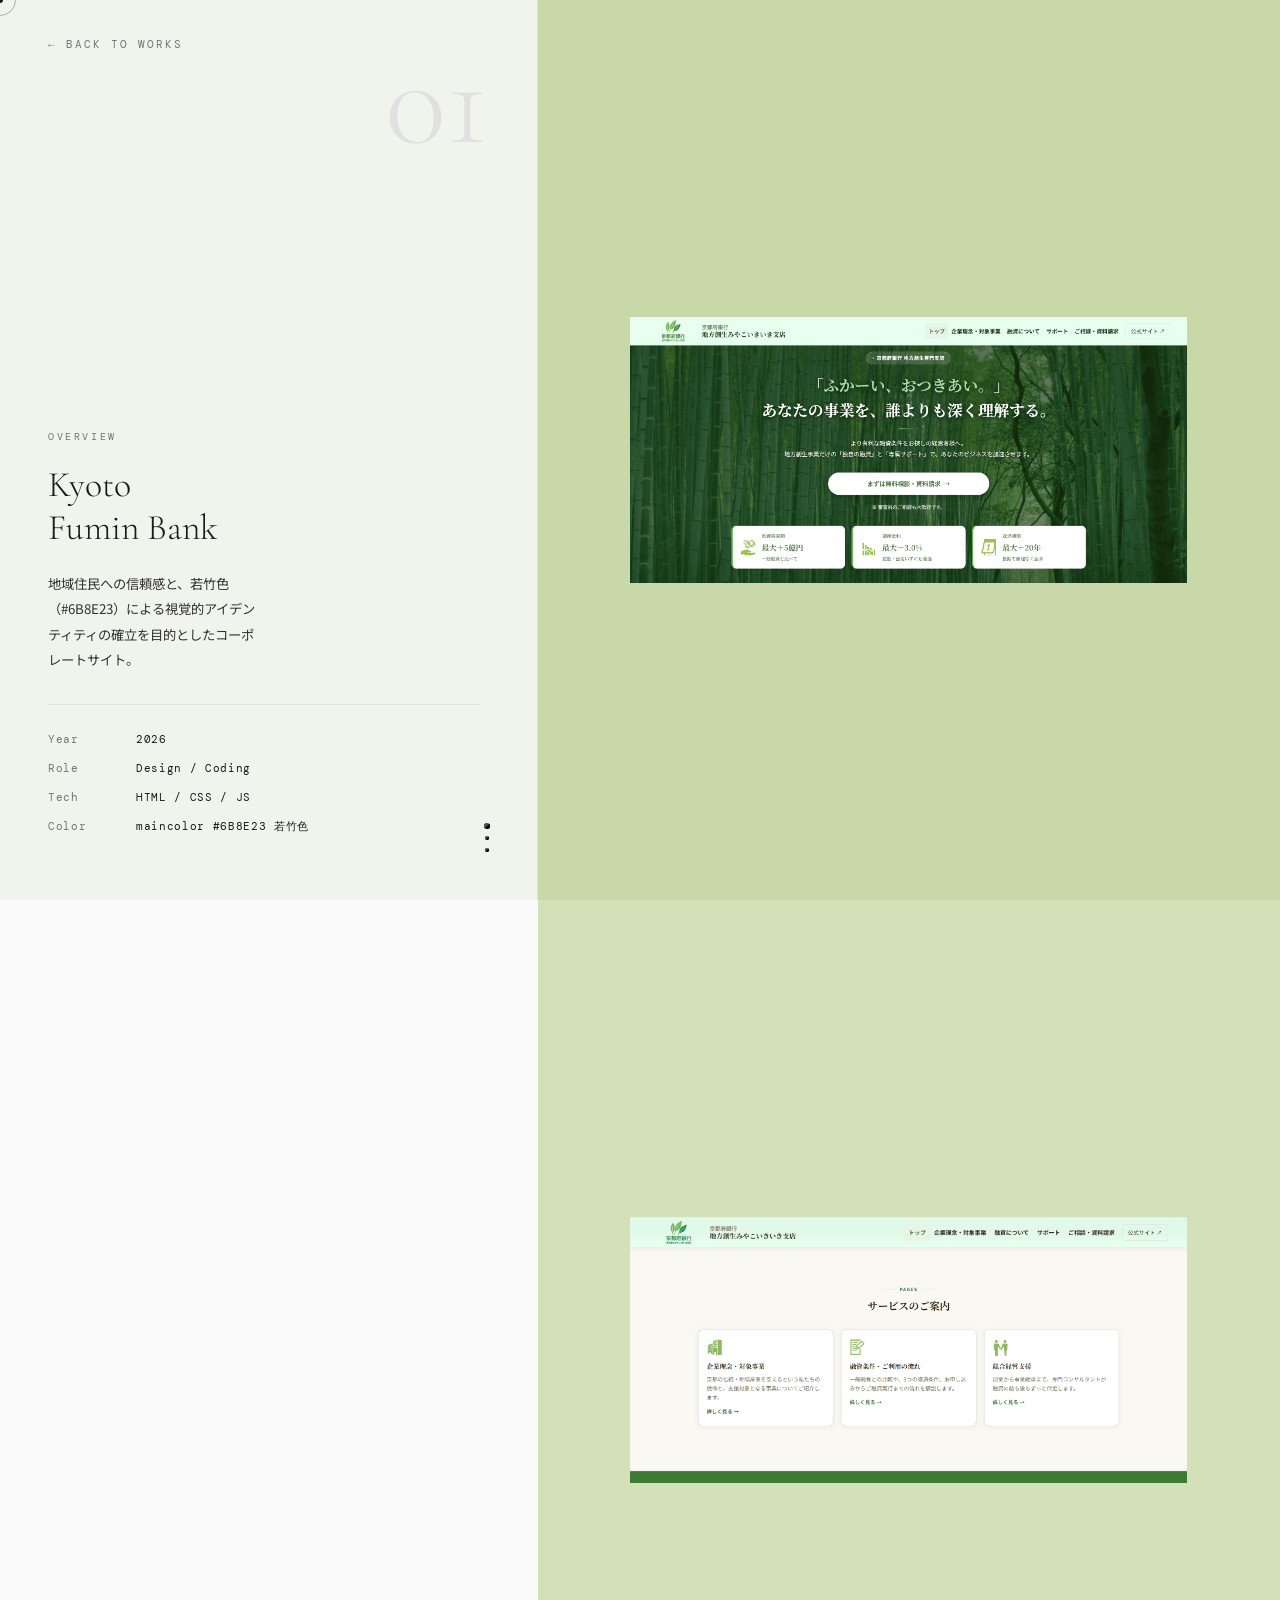
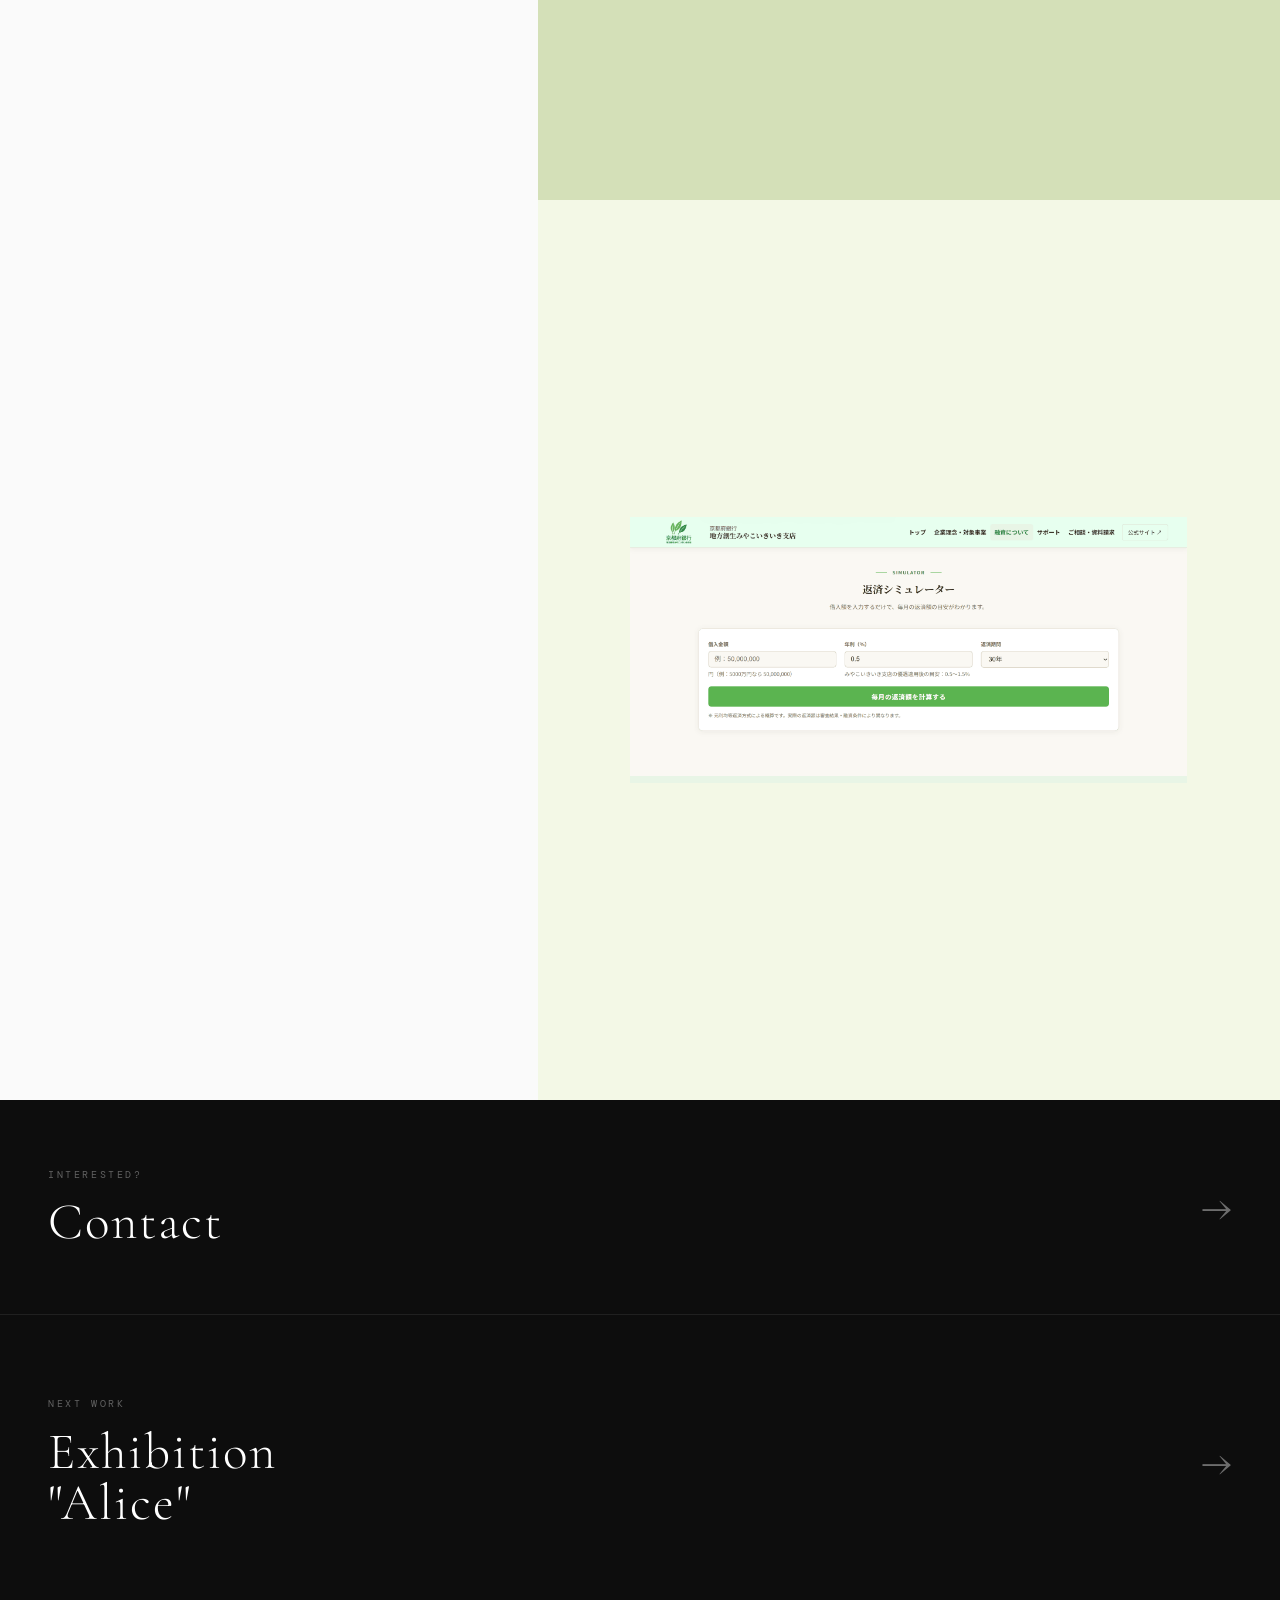
==== commit bd4efe3e: "Add files via upload" ====
--- a/data/work01.html
+++ b/data/work01.html
@@ -109,13 +109,13 @@
   </div><!-- /split-wrap -->
 
   <!-- ===== CONTACT CTA ===== -->
-  <div class="work-contact">
-    <a href="../index.html#contact" class="work-contact__link">
+  <a href="../index.html#contact" class="work-contact">
+    <div class="work-contact__content">
       <span class="work-contact__lead">Interested?</span>
-      Contact
-    </a>
+      <p class="work-contact__title">Contact</p>
+    </div>
     <span class="work-contact__arrow">→</span>
-  </div>
+  </a>
 
   <!-- ===== NEXT WORK ===== -->
   <a href="work02.html" class="detail-next">
--- a/work.css
+++ b/work.css
@@ -260,6 +260,8 @@
 /* テクニカルリスト（白背景パネル） */
 .split-panel--list {
   background: #F5F4F2;
+  flex-direction: column;
+  justify-content: center;
   align-items: flex-start;
   padding: 5rem 4rem;
 }
@@ -385,6 +387,11 @@
   border-bottom: 1px solid rgba(255, 255, 255, 0.08);
 }
 
+.work-contact__content {
+  position: relative;
+  z-index: 1;
+}
+
 .work-contact__lead {
   font-family: var(--font-mono);
   font-size: 0.65rem;
@@ -395,20 +402,13 @@
   margin-bottom: 0.8rem;
 }
 
-.work-contact__link {
+.work-contact__title {
   font-family: var(--font-display);
   font-size: clamp(2rem, 4vw, 3.5rem);
   font-weight: 300;
   color: #FFFFFF;
   letter-spacing: 0.04em;
   line-height: 1;
-  display: flex;
-  flex-direction: column;
-  transition: opacity var(--transition);
-}
-
-.work-contact__link:hover {
-  opacity: 0.6;
 }
 
 .work-contact__arrow {
